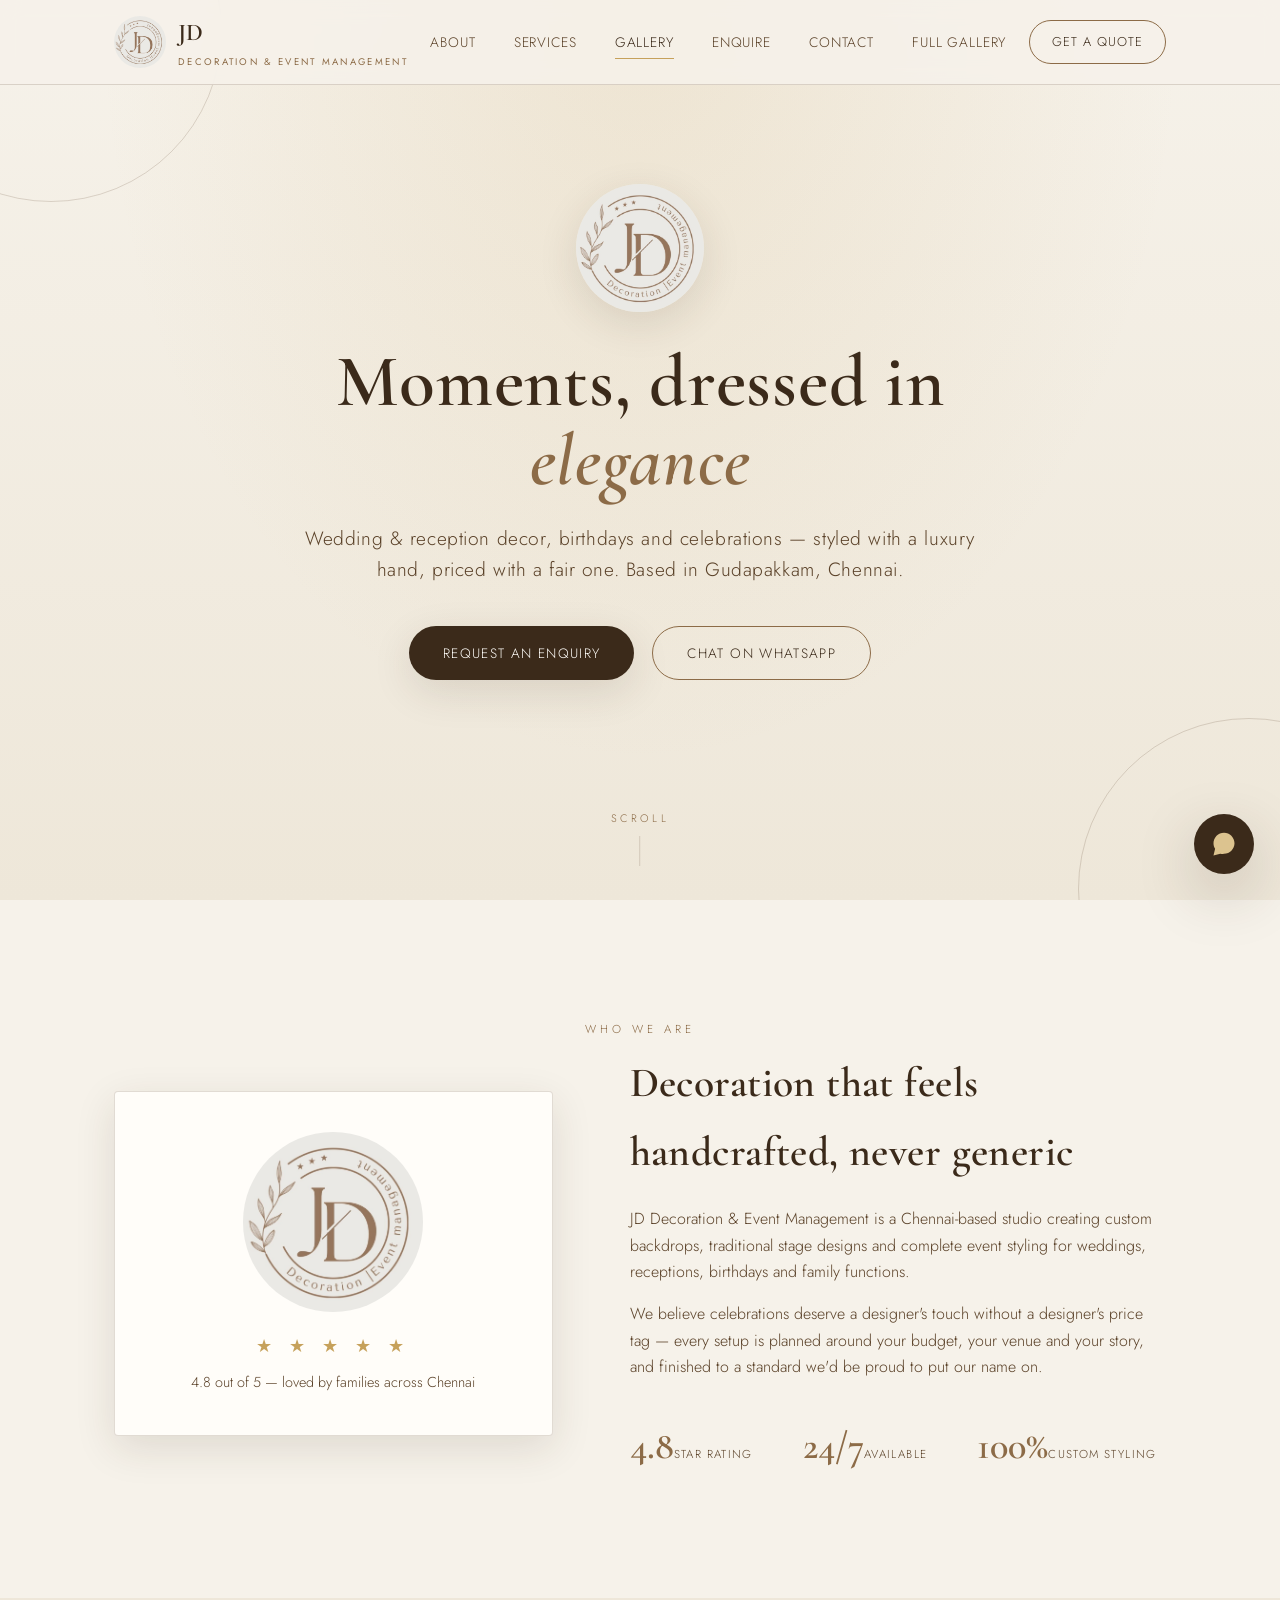
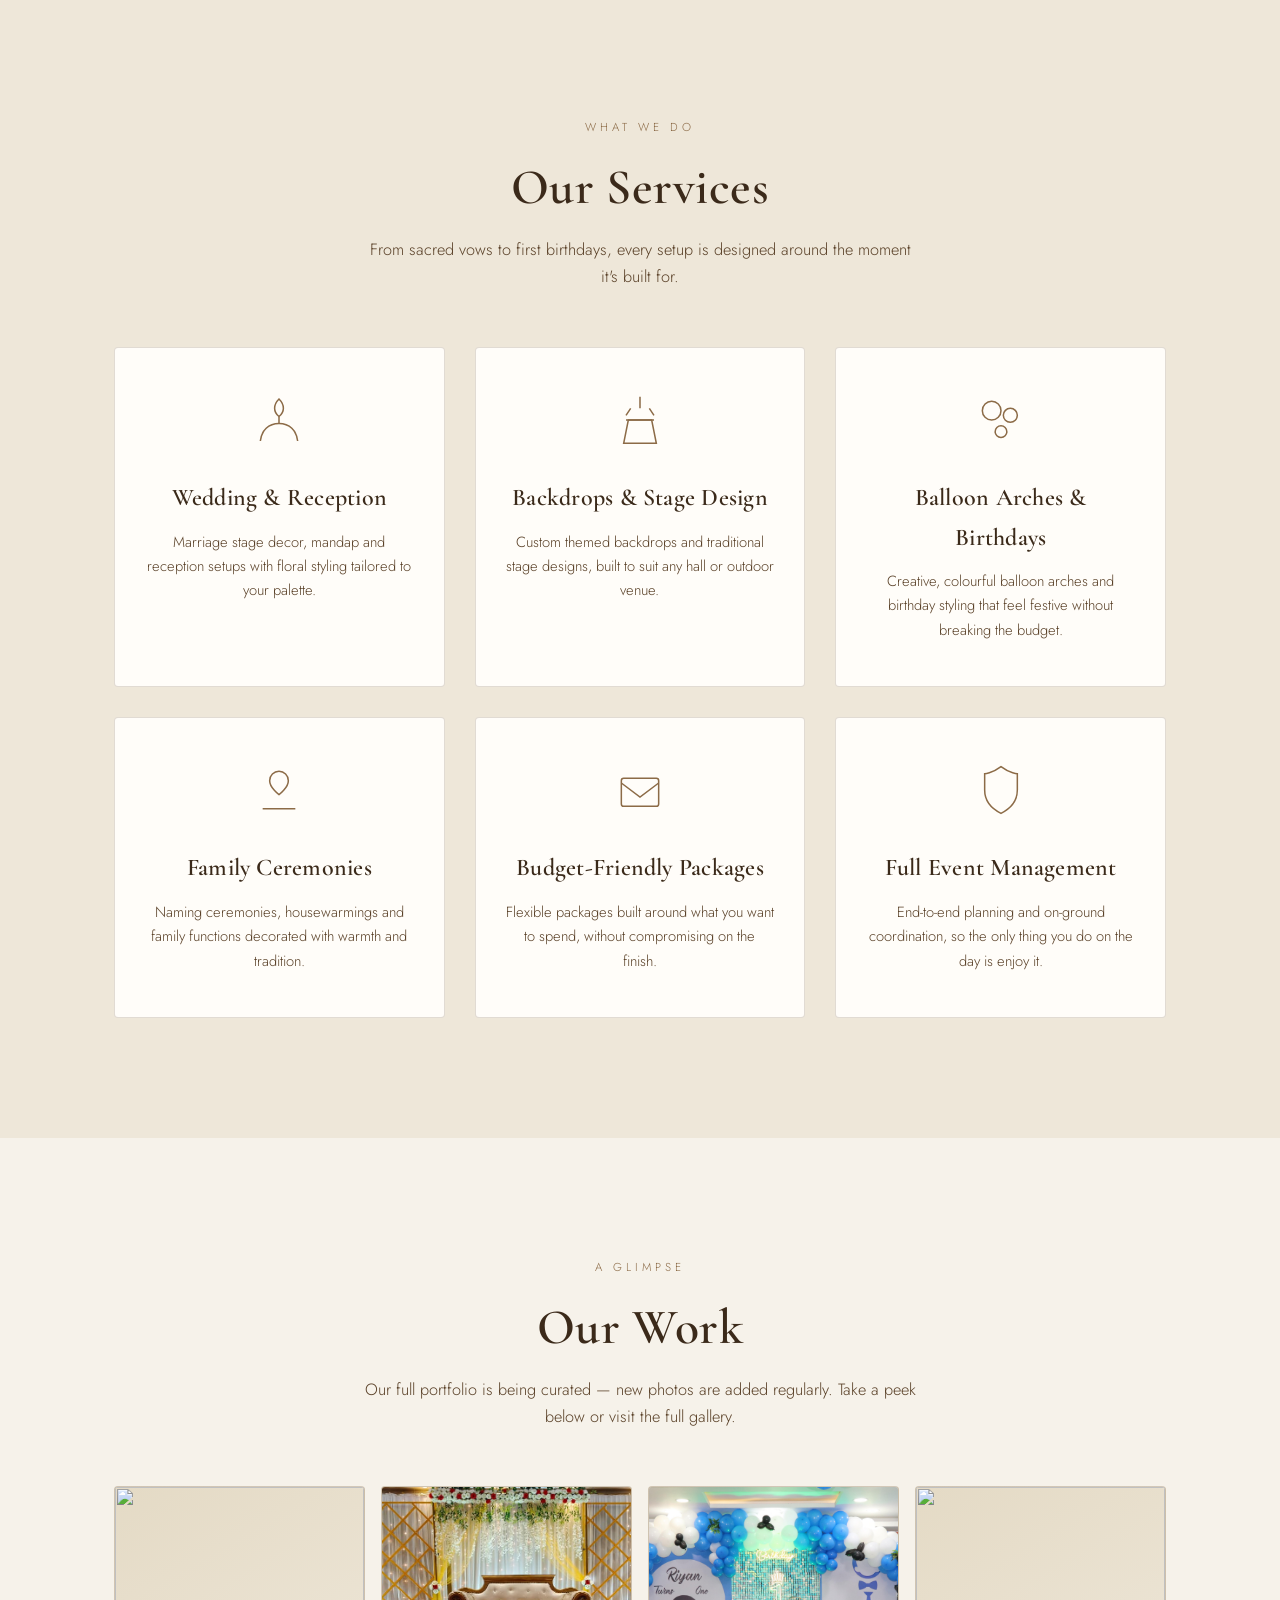
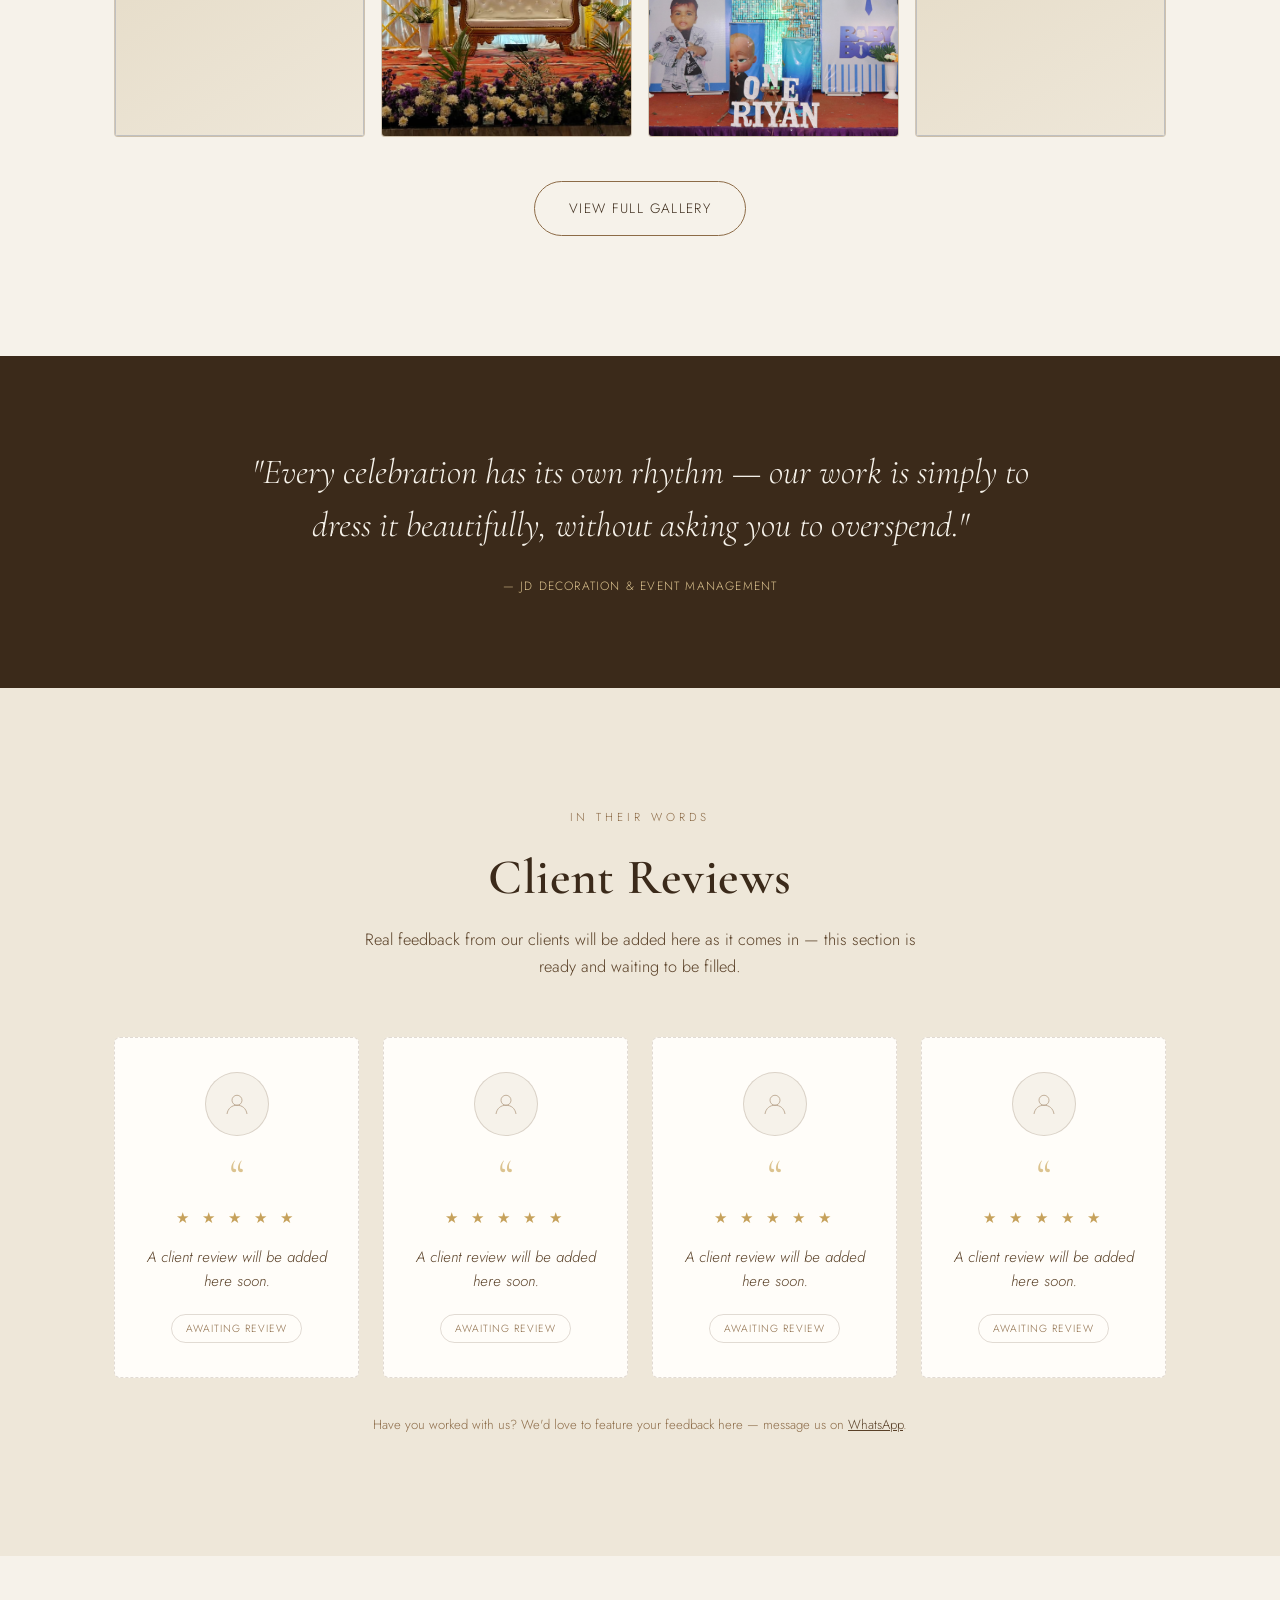
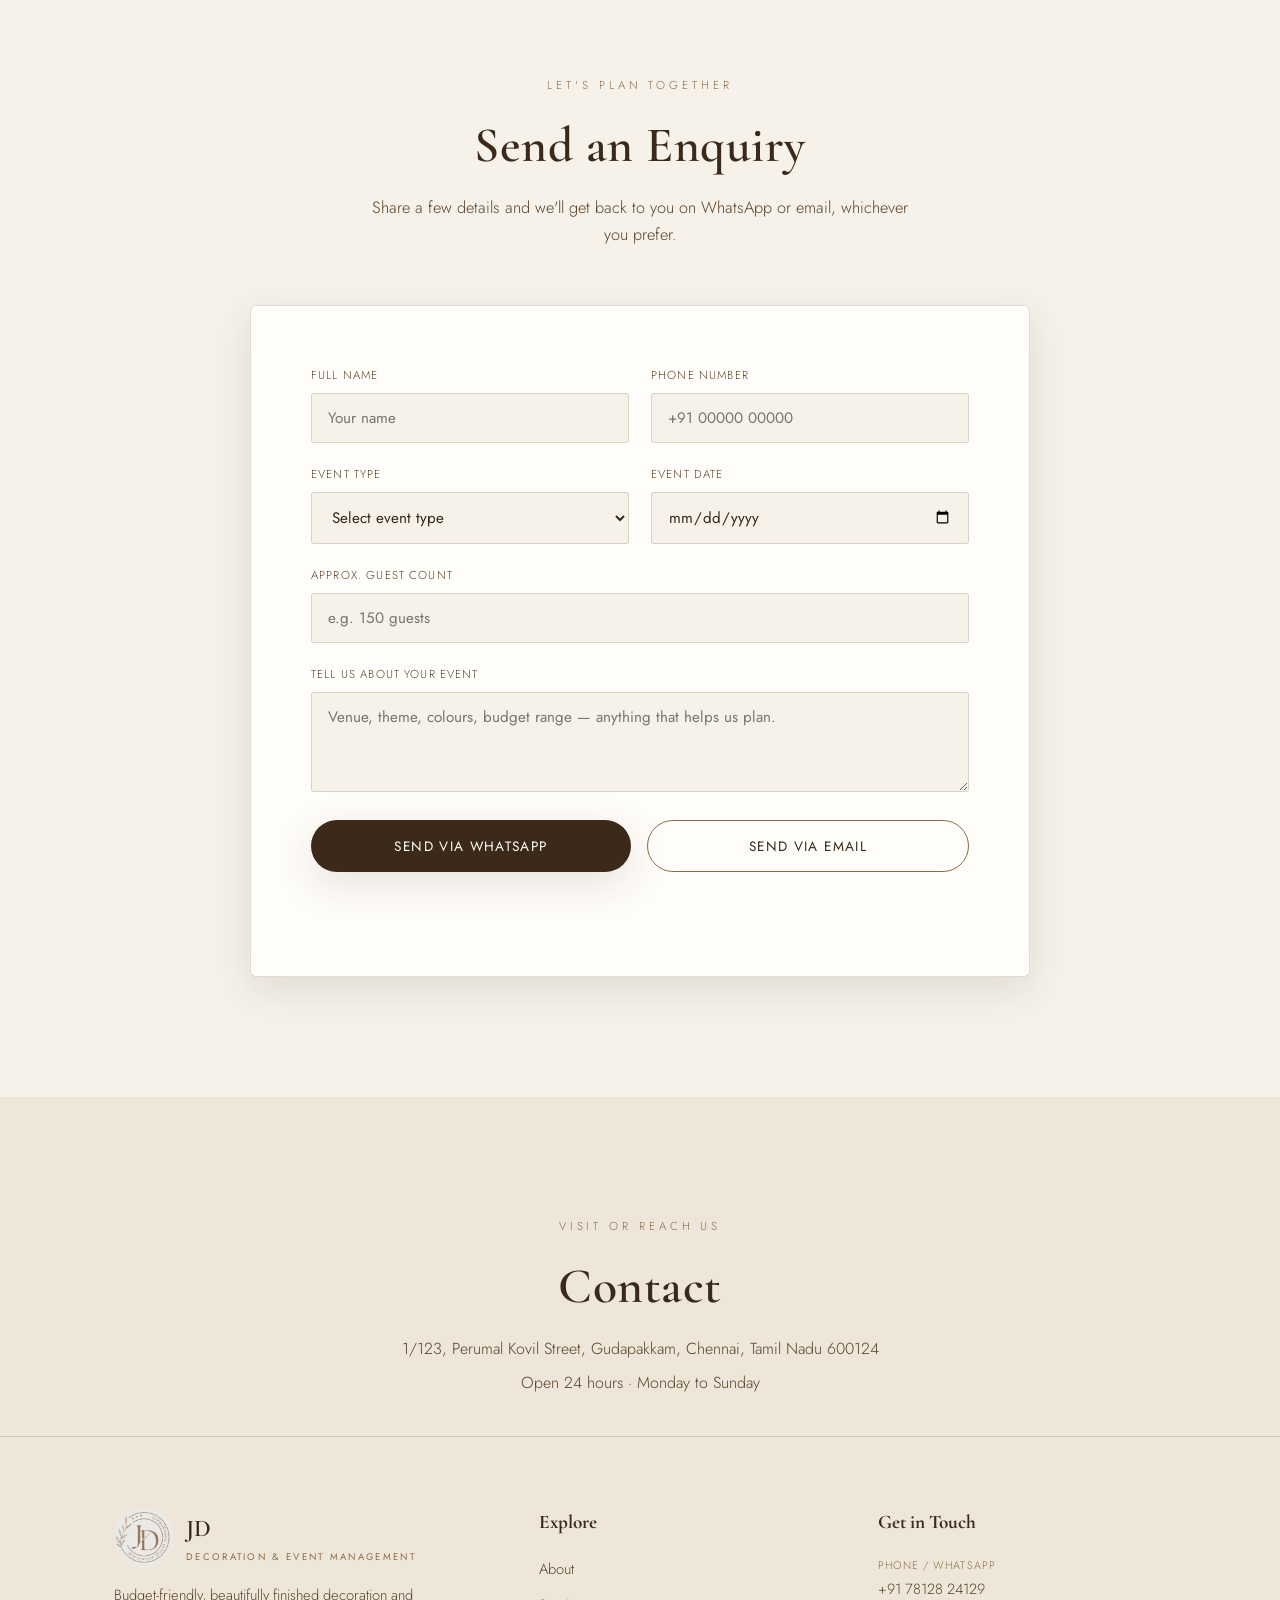
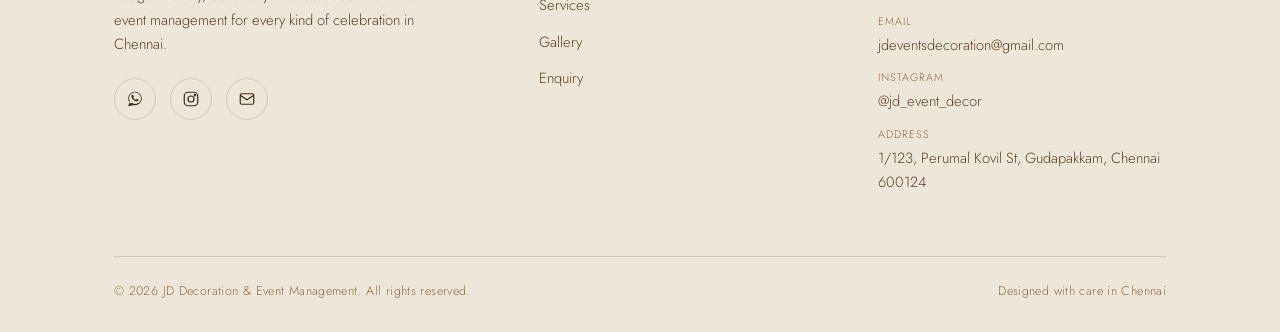
==== index.html @ 47f2b6fc "Add initial HTML structure for website This commit adds a complete HTML structure for the JD Decorat" ====
<!DOCTYPE html>
<html lang="en">
<head>
<meta charset="UTF-8">
<meta name="viewport" content="width=device-width, initial-scale=1.0">
<title>JD Decoration & Event Management | Chennai</title>
<meta name="description" content="JD Decoration & Event Management — budget-friendly, luxury-finished decoration for weddings, receptions, birthdays and celebrations across Chennai.">
<link rel="icon" href="logo.jpg">
<link rel="preconnect" href="https://fonts.googleapis.com">
<link href="https://fonts.googleapis.com/css2?family=Cormorant+Garamond:ital,wght@0,400;0,500;0,600;0,700;1,500&family=Jost:wght@300;400;500;600&display=swap" rel="stylesheet">
<link rel="stylesheet" href="style.css">
</head>
<body>

<div class="laurel-bg"></div>
<div class="drawer-overlay"></div>

<nav class="mobile-drawer" aria-label="Mobile navigation">
  <svg class="drawer-close" viewBox="0 0 24 24" fill="none" stroke="currentColor" stroke-width="1.5"><line x1="4" y1="4" x2="20" y2="20"/><line x1="20" y1="4" x2="4" y2="20"/></svg>
  <a href="#about">About</a>
  <a href="#services">Services</a>
  <a href="#gallery">Gallery</a>
  <a href="#enquire">Enquire</a>
  <a href="#contact">Contact</a>
  <a href="gallery.html">Full Gallery</a>
</nav>

<header class="site">
  <div class="nav-wrap">
    <a href="#" class="brand">
      <img src="logo.jpg" alt="JD Decoration and Event Management logo">
      <span>JD<small>Decoration &amp; Event Management</small></span>
    </a>
    <nav class="links" aria-label="Primary navigation">
      <a href="#about" class="active">About</a>
      <a href="#services">Services</a>
      <a href="#gallery">Gallery</a>
      <a href="#enquire">Enquire</a>
      <a href="#contact">Contact</a>
      <a href="gallery.html">Full Gallery</a>
    </nav>
    <a href="#enquire" class="nav-cta">Get a Quote</a>
    <button class="burger" aria-label="Open menu"><span></span><span></span><span></span></button>
  </div>
</header>

<main>

  <!-- ================= HERO ================= -->
  <section class="hero">
    <div class="hero-inner">
      <img src="logo.jpg" alt="JD Decoration logo" class="hero-logo">
      <h1>Moments, dressed in <em>elegance</em></h1>
      <p class="tag">Wedding &amp; reception decor, birthdays and celebrations — styled with a luxury hand, priced with a fair one. Based in Gudapakkam, Chennai.</p>
      <div class="hero-actions">
        <a href="#enquire" class="btn btn-solid">Request an Enquiry</a>
        <a href="https://wa.me/917812824129" target="_blank" rel="noopener" class="btn btn-outline">Chat on WhatsApp</a>
      </div>
    </div>
    <div class="scroll-hint"><span>Scroll</span><span class="stem"></span></div>
  </section>

  <!-- ================= ABOUT ================= -->
  <section id="about">
    <div class="container">
      <span class="eyebrow">Who We Are</span>
      <div class="about-grid">
        <div class="about-frame reveal">
          <img src="logo.jpg" alt="JD Decoration monogram">
          <div class="stars">★ ★ ★ ★ ★</div>
          <p style="margin-top:10px; font-size:0.9rem; color:var(--mocha-dark);">4.8 out of 5 — loved by families across Chennai</p>
        </div>
        <div class="about-copy reveal">
          <h2>Decoration that feels handcrafted, never generic</h2>
          <p>JD Decoration &amp; Event Management is a Chennai-based studio creating custom backdrops, traditional stage designs and complete event styling for weddings, receptions, birthdays and family functions.</p>
          <p>We believe celebrations deserve a designer's touch without a designer's price tag — every setup is planned around your budget, your venue and your story, and finished to a standard we'd be proud to put our name on.</p>
          <div class="about-stats">
            <div><span class="num">4.8</span><span class="lbl">Star Rating</span></div>
            <div><span class="num">24/7</span><span class="lbl">Available</span></div>
            <div><span class="num">100%</span><span class="lbl">Custom Styling</span></div>
          </div>
        </div>
      </div>
    </div>
  </section>

  <!-- ================= SERVICES ================= -->
  <section id="services" style="background:var(--cream-soft);">
    <div class="container">
      <span class="eyebrow">What We Do</span>
      <h2 class="section-title">Our Services</h2>
      <p class="section-sub">From sacred vows to first birthdays, every setup is designed around the moment it's built for.</p>
      <div class="services-grid">

        <div class="service-card reveal">
          <svg class="icon" viewBox="0 0 48 48" fill="none" stroke="currentColor" stroke-width="1.3"><path d="M24 6c-5 5-5 11 0 15 5-4 5-10 0-15Z"/><path d="M8 42c1-9 7-15 16-15s15 6 16 15"/><path d="M24 21v6"/></svg>
          <h3>Wedding &amp; Reception</h3>
          <p>Marriage stage decor, mandap and reception setups with floral styling tailored to your palette.</p>
        </div>

        <div class="service-card reveal">
          <svg class="icon" viewBox="0 0 48 48" fill="none" stroke="currentColor" stroke-width="1.3"><path d="M24 4v10M12 24h24M16 14l-4 6M32 14l4 6"/><path d="M10 44l4-20h20l4 20Z"/></svg>
          <h3>Backdrops &amp; Stage Design</h3>
          <p>Custom themed backdrops and traditional stage designs, built to suit any hall or outdoor venue.</p>
        </div>

        <div class="service-card reveal">
          <svg class="icon" viewBox="0 0 48 48" fill="none" stroke="currentColor" stroke-width="1.3"><circle cx="16" cy="16" r="8"/><circle cx="32" cy="20" r="6"/><circle cx="24" cy="34" r="5"/></svg>
          <h3>Balloon Arches &amp; Birthdays</h3>
          <p>Creative, colourful balloon arches and birthday styling that feel festive without breaking the budget.</p>
        </div>

        <div class="service-card reveal">
          <svg class="icon" viewBox="0 0 48 48" fill="none" stroke="currentColor" stroke-width="1.3"><path d="M24 8a8 8 0 0 1 8 8c0 6-8 12-8 12s-8-6-8-12a8 8 0 0 1 8-8Z"/><path d="M10 40h28"/></svg>
          <h3>Family Ceremonies</h3>
          <p>Naming ceremonies, housewarmings and family functions decorated with warmth and tradition.</p>
        </div>

        <div class="service-card reveal">
          <svg class="icon" viewBox="0 0 48 48" fill="none" stroke="currentColor" stroke-width="1.3"><rect x="8" y="14" width="32" height="24" rx="2"/><path d="M8 18l16 12 16-12"/></svg>
          <h3>Budget-Friendly Packages</h3>
          <p>Flexible packages built around what you want to spend, without compromising on the finish.</p>
        </div>

        <div class="service-card reveal">
          <svg class="icon" viewBox="0 0 48 48" fill="none" stroke="currentColor" stroke-width="1.3"><path d="M24 4c8 6 14 6 14 6v14c0 10-6 16-14 20-8-4-14-10-14-20V10s6 0 14-6Z"/></svg>
          <h3>Full Event Management</h3>
          <p>End-to-end planning and on-ground coordination, so the only thing you do on the day is enjoy it.</p>
        </div>

      </div>
    </div>
  </section>

  <!-- ================= GALLERY PREVIEW ================= -->
  <section id="gallery">
    <div class="container">
      <span class="eyebrow">A Glimpse</span>
      <h2 class="section-title">Our Work</h2>
      <p class="section-sub">Our full portfolio is being curated — new photos are added regularly. Take a peek below or visit the full gallery.</p>
      <div class="gallery-preview">
        <div class="g-tile reveal" data-label="Weddings"><img src="https://lh3.googleusercontent.com/grass-cs/ACvplmPcrwYsNcgxtpwx-yCCDbJcKAjVnnq__4cJO_To6OHyHEZP_mkCPRY5qJ5-A00piQTSFSgr2CVMuHeTflvAMQMJ-NyV-cP6mSrfgfU0d0qK-iAxNZ1lLtqzGjg-kGgdcfzlbAjSILtjAVxo=s294-w294-h220-n-k-no" alt=""></div>
        <div class="g-tile reveal" data-label="Receptions"><img src="rec.jpeg" alt=""></div>
        <div class="g-tile reveal" data-label="Birthdays"><img src="bd.jpeg" alt=""></div>
        <div class="g-tile reveal" data-label="Balloon Art"><img src="ba.jpeg" alt=""></div>
      </div>
      <div style="text-align:center; margin-top:44px;">
        <a href="gallery.html" class="btn btn-outline">View Full Gallery</a>
      </div>
    </div>
  </section>

  <!-- ================= QUOTE STRIP ================= -->
  <section class="quote-strip">
    <div class="container">
      <blockquote>"Every celebration has its own rhythm — our work is simply to dress it beautifully, without asking you to overspend."</blockquote>
      <cite>— JD Decoration &amp; Event Management</cite>
    </div>
  </section>

  <!-- ================= TESTIMONIALS ================= -->
  <section id="testimonials" style="background:var(--cream-soft);">
    <div class="container">
      <span class="eyebrow">In Their Words</span>
      <h2 class="section-title">Client Reviews</h2>
      <p class="section-sub">Real feedback from our clients will be added here as it comes in — this section is ready and waiting to be filled.</p>
      <div class="testimonial-grid">
        <!-- Each card is ready for a real client photo + quote.
             To add one: replace the .t-avatar svg with
             <img src="assets/reviews/name.jpg" alt="Client name">
             and swap the placeholder text in .t-body for their real words. -->

        <div class="testimonial-card reveal">
          <div class="t-avatar">
            <svg viewBox="0 0 48 48" fill="none" stroke="currentColor" stroke-width="1.3"><circle cx="24" cy="18" r="8"/><path d="M8 40c1.5-9 7.5-14 16-14s14.5 5 16 14"/></svg>
          </div>
          <div class="quote-mark">&ldquo;</div>
          <div class="stars-filled">★ ★ ★ ★ ★</div>
          <p class="t-body">A client review will be added here soon.</p>
          <div class="t-badge">Awaiting review</div>
        </div>

        <div class="testimonial-card reveal">
          <div class="t-avatar">
            <svg viewBox="0 0 48 48" fill="none" stroke="currentColor" stroke-width="1.3"><circle cx="24" cy="18" r="8"/><path d="M8 40c1.5-9 7.5-14 16-14s14.5 5 16 14"/></svg>
          </div>
          <div class="quote-mark">&ldquo;</div>
          <div class="stars-filled">★ ★ ★ ★ ★</div>
          <p class="t-body">A client review will be added here soon.</p>
          <div class="t-badge">Awaiting review</div>
        </div>

        <div class="testimonial-card reveal">
          <div class="t-avatar">
            <svg viewBox="0 0 48 48" fill="none" stroke="currentColor" stroke-width="1.3"><circle cx="24" cy="18" r="8"/><path d="M8 40c1.5-9 7.5-14 16-14s14.5 5 16 14"/></svg>
          </div>
          <div class="quote-mark">&ldquo;</div>
          <div class="stars-filled">★ ★ ★ ★ ★</div>
          <p class="t-body">A client review will be added here soon.</p>
          <div class="t-badge">Awaiting review</div>
        </div>

        <div class="testimonial-card reveal">
          <div class="t-avatar">
            <svg viewBox="0 0 48 48" fill="none" stroke="currentColor" stroke-width="1.3"><circle cx="24" cy="18" r="8"/><path d="M8 40c1.5-9 7.5-14 16-14s14.5 5 16 14"/></svg>
          </div>
          <div class="quote-mark">&ldquo;</div>
          <div class="stars-filled">★ ★ ★ ★ ★</div>
          <p class="t-body">A client review will be added here soon.</p>
          <div class="t-badge">Awaiting review</div>
        </div>

      </div>
      <p style="text-align:center; margin-top:36px; font-size:0.82rem; color:var(--mocha);">Have you worked with us? We'd love to feature your feedback here — message us on <a href="https://wa.me/917812824129" target="_blank" rel="noopener" style="text-decoration:underline; color:var(--mocha-dark);">WhatsApp</a>.</p>
    </div>
  </section>

  <!-- ================= ENQUIRY FORM ================= -->
  <section id="enquire">
    <div class="container">
      <span class="eyebrow">Let's Plan Together</span>
      <h2 class="section-title">Send an Enquiry</h2>
      <p class="section-sub">Share a few details and we'll get back to you on WhatsApp or email, whichever you prefer.</p>

      <form id="enquiry-form" class="enquiry-wrap">
        <div class="form-grid">
          <div class="field">
            <label for="name">Full Name</label>
            <input type="text" id="name" name="name" placeholder="Your name" required>
          </div>
          <div class="field">
            <label for="phone">Phone Number</label>
            <input type="tel" id="phone" name="phone" placeholder="+91 00000 00000" required>
          </div>
          <div class="field">
            <label for="eventType">Event Type</label>
            <select id="eventType" name="eventType" required>
              <option value="" disabled selected>Select event type</option>
              <option>Wedding</option>
              <option>Reception</option>
              <option>Birthday Party</option>
              <option>Engagement</option>
              <option>Housewarming / Family Ceremony</option>
              <option>Other</option>
            </select>
          </div>
          <div class="field">
            <label for="eventDate">Event Date</label>
            <input type="date" id="eventDate" name="eventDate">
          </div>
          <div class="field full">
            <label for="guests">Approx. Guest Count</label>
            <input type="text" id="guests" name="guests" placeholder="e.g. 150 guests">
          </div>
          <div class="field full">
            <label for="details">Tell Us About Your Event</label>
            <textarea id="details" name="details" placeholder="Venue, theme, colours, budget range — anything that helps us plan."></textarea>
          </div>
          <div class="form-actions">
            <button type="button" id="send-whatsapp" class="btn btn-solid">Send via WhatsApp</button>
            <button type="button" id="send-email" class="btn btn-outline">Send via Email</button>
          </div>
          <p id="form-note" class="form-note"></p>
        </div>
      </form>
    </div>
  </section>

  <!-- ================= CONTACT ================= -->
  <section id="contact" style="background:var(--cream-soft); padding-bottom: 40px;">
    <div class="container">
      <span class="eyebrow">Visit or Reach Us</span>
      <h2 class="section-title">Contact</h2>
      <div style="max-width:640px; margin:0 auto; text-align:center; color:var(--mocha-dark);">
        <p>1/123, Perumal Kovil Street, Gudapakkam, Chennai, Tamil Nadu 600124</p>
        <p style="margin-top:8px;">Open 24 hours · Monday to Sunday</p>
      </div>
    </div>
  </section>

</main>

<!-- ================= FOOTER ================= -->
<footer class="site" id="footer">
  <div class="container">
    <div class="footer-grid">
      <div class="footer-brand">
        <a href="#" class="brand"><img src="logo.jpg" alt="JD Decoration logo"><span>JD<small>Decoration &amp; Event Management</small></span></a>
        <p>Budget-friendly, beautifully finished decoration and event management for every kind of celebration in Chennai.</p>
        <div class="socials">
          <a href="https://wa.me/917812824129" target="_blank" rel="noopener" aria-label="WhatsApp">
            <svg viewBox="0 0 32 32" fill="currentColor"><path d="M16.02 3C9.4 3 4 8.38 4 15c0 2.35.63 4.55 1.83 6.5L4 29l7.7-1.78A11.9 11.9 0 0 0 16.02 27C22.6 27 28 21.62 28 15S22.6 3 16.02 3Zm0 21.7c-1.9 0-3.7-.5-5.25-1.44l-.38-.22-4.56 1.05 1.1-4.44-.25-.4A9.6 9.6 0 0 1 5.5 15c0-5.8 4.72-10.5 10.52-10.5S26.54 9.2 26.54 15 21.82 24.7 16.02 24.7Zm5.75-7.86c-.32-.16-1.87-.92-2.16-1.02-.29-.1-.5-.16-.72.16-.21.32-.82 1.02-1 1.23-.19.21-.37.24-.68.08-.32-.16-1.34-.5-2.55-1.58-.94-.84-1.58-1.87-1.76-2.19-.19-.32-.02-.5.14-.66.14-.14.32-.37.48-.55.16-.19.21-.32.32-.53.1-.21.05-.4-.03-.55-.08-.16-.72-1.74-.99-2.38-.26-.63-.53-.54-.72-.55h-.62c-.21 0-.55.08-.84.4-.29.32-1.1 1.08-1.1 2.63s1.13 3.05 1.29 3.26c.16.21 2.23 3.4 5.4 4.77.75.32 1.34.52 1.8.66.76.24 1.44.21 1.99.13.61-.09 1.87-.76 2.13-1.5.26-.74.26-1.37.19-1.5-.08-.13-.29-.21-.6-.37Z"/></svg>
          </a>
          <a href="https://www.instagram.com/jd_event_decor" target="_blank" rel="noopener" aria-label="Instagram">
            <svg viewBox="0 0 24 24" fill="none" stroke="currentColor" stroke-width="1.6"><rect x="3" y="3" width="18" height="18" rx="5"/><circle cx="12" cy="12" r="4"/><circle cx="17.3" cy="6.7" r="1"/></svg>
          </a>
          <a href="mailto:jdeventsdecoration@gmail.com" aria-label="Email">
            <svg viewBox="0 0 24 24" fill="none" stroke="currentColor" stroke-width="1.6"><rect x="3" y="5" width="18" height="14" rx="2"/><path d="M3 7l9 6 9-6"/></svg>
          </a>
        </div>
      </div>

      <div class="footer-col">
        <h4>Explore</h4>
        <ul>
          <li><a href="#about">About</a></li>
          <li><a href="#services">Services</a></li>
          <li><a href="gallery.html">Gallery</a></li>
          <li><a href="#enquire">Enquiry</a></li>
        </ul>
      </div>

      <div class="footer-col">
        <h4>Get in Touch</h4>
        <ul>
          <li><span class="label">Phone / WhatsApp</span><a href="https://wa.me/917812824129" target="_blank" rel="noopener">+91 78128 24129</a></li>
          <li><span class="label">Email</span><a href="mailto:jdeventsdecoration@gmail.com">jdeventsdecoration@gmail.com</a></li>
          <li><span class="label">Instagram</span><a href="https://www.instagram.com/jd_event_decor" target="_blank" rel="noopener">@jd_event_decor</a></li>
          <li><span class="label">Address</span>1/123, Perumal Kovil St, Gudapakkam, Chennai 600124</li>
        </ul>
      </div>
    </div>

    <div class="footer-bottom">
      <span>© 2026 JD Decoration &amp; Event Management. All rights reserved.</span>
      <span>Designed with care in Chennai</span>
    </div>
  </div>
</footer>

<a href="https://wa.me/917812824129" target="_blank" rel="noopener" class="float-wa" aria-label="Chat on WhatsApp">
  <svg viewBox="0 0 32 32" fill="currentColor"><path d="M16.02 3C9.4 3 4 8.38 4 15c0 2.35.63 4.55 1.83 6.5L4 29l7.7-1.78A11.9 11.9 0 0 0 16.02 27C22.6 27 28 21.62 28 15S22.6 3 16.02 3Z"/></svg>
</a>

<script src="script.js"></script>
</body>
</html>
---- style.css ----
/* ============================================================
   JD Decoration | Event Management — Shared Stylesheet
   Palette pulled from brand mark: warm mocha, aged gold, cream
   Type: Cormorant Garamond (display) + Jost (utility/body)
   ============================================================ */

:root {
  --cream:        #F6F2EA;
  --cream-soft:   #EEE7D9;
  --cream-deep:   #E4DAC5;
  --mocha:        #8C6B47;
  --mocha-dark:   #5A4128;
  --mocha-darker: #3B2A1A;
  --ink:          #362718;
  --gold:         #C6A15B;
  --gold-soft:    #DCC38F;
  --white:        #FFFDF9;
  --line:         rgba(90, 65, 40, 0.18);

  --font-display: 'Cormorant Garamond', serif;
  --font-body:    'Jost', sans-serif;

  --shadow-soft: 0 12px 40px rgba(59, 42, 26, 0.12);
  --shadow-deep: 0 20px 60px rgba(59, 42, 26, 0.22);
}

* { margin: 0; padding: 0; box-sizing: border-box; }

html { scroll-behavior: smooth; }

body {
  background: var(--cream);
  color: var(--ink);
  font-family: var(--font-body);
  font-weight: 300;
  line-height: 1.65;
  overflow-x: hidden;
}

img { max-width: 100%; display: block; }
a { color: inherit; text-decoration: none; }
ul { list-style: none; }
button { font-family: inherit; cursor: pointer; border: none; background: none; }

/* Reduced motion respect */
@media (prefers-reduced-motion: reduce) {
  * { animation: none !important; transition: none !important; scroll-behavior: auto !important; }
}

/* ---------- Texture / laurel watermark (signature motif) ---------- */
.laurel-bg {
  position: fixed;
  inset: 0;
  pointer-events: none;
  z-index: 0;
  opacity: 0.05;
  background-image: url('data:image/svg+xml;utf8,<svg xmlns="http://www.w3.org/2000/svg" width="400" height="400" viewBox="0 0 400 400"><g fill="none" stroke="%233B2A1A" stroke-width="1.4"><path d="M40 360 C60 300 50 250 90 210 C130 170 120 130 160 90"/><ellipse cx="70" cy="330" rx="16" ry="7" transform="rotate(-40 70 330)"/><ellipse cx="55" cy="290" rx="16" ry="7" transform="rotate(-50 55 290)"/><ellipse cx="80" cy="255" rx="16" ry="7" transform="rotate(-25 80 255)"/><ellipse cx="105" cy="215" rx="16" ry="7" transform="rotate(-55 105 215)"/><ellipse cx="130" cy="180" rx="16" ry="7" transform="rotate(-30 130 180)"/><ellipse cx="150" cy="140" rx="16" ry="7" transform="rotate(-58 150 140)"/></g></svg>');
  background-repeat: repeat;
  background-size: 400px 400px;
}

.container {
  max-width: 1180px;
  margin: 0 auto;
  padding: 0 clamp(20px, 5vw, 64px);
  position: relative;
  z-index: 1;
}

/* Section dividers using laurel sprigs echoing the mark */
.sprig-divider {
  display: flex;
  align-items: center;
  justify-content: center;
  gap: 14px;
  margin: 0 auto 28px;
  color: var(--mocha);
}
.sprig-divider .line { width: 46px; height: 1px; background: var(--line); }
.sprig-divider svg { width: 22px; height: 22px; }

/* ---------- Eyebrow / labels ---------- */
.eyebrow {
  font-family: var(--font-body);
  font-size: 0.72rem;
  letter-spacing: 0.34em;
  text-transform: uppercase;
  color: var(--mocha);
  text-align: center;
  display: block;
  margin-bottom: 10px;
}

h1, h2, h3 {
  font-family: var(--font-display);
  font-weight: 600;
  color: var(--mocha-darker);
  letter-spacing: 0.01em;
}

.section-title {
  font-size: clamp(2.1rem, 4.2vw, 3.1rem);
  text-align: center;
  margin-bottom: 8px;
}
.section-sub {
  text-align: center;
  max-width: 560px;
  margin: 0 auto 56px;
  color: var(--mocha-dark);
  font-size: 1.02rem;
  font-weight: 300;
}

section { position: relative; padding: clamp(70px, 10vw, 120px) 0; z-index: 1; }

/* ================= HEADER / NAV ================= */
header.site {
  position: fixed;
  top: 0; left: 0; right: 0;
  z-index: 100;
  background: rgba(246, 242, 234, 0.86);
  backdrop-filter: blur(10px);
  border-bottom: 1px solid var(--line);
  transition: padding 0.3s ease;
}
.nav-wrap {
  max-width: 1180px;
  margin: 0 auto;
  padding: 0 clamp(20px, 5vw, 64px);
  display: flex;
  align-items: center;
  justify-content: space-between;
  height: 84px;
}
.nav-wrap img{
  width: 30px;
  height: 30px;
  border-radius: 100%;
}
.brand {
  display: flex;
  align-items: center;
  gap: 12px;
  font-family: var(--font-display);
  font-size: 1.5rem;
  font-weight: 600;
  color: var(--mocha-darker);
}
.brand img { height: 52px; width: 52px; border-radius: 50%; object-fit: cover; }
.brand small {
  display: block;
  font-family: var(--font-body);
  font-size: 0.6rem;
  letter-spacing: 0.24em;
  text-transform: uppercase;
  color: var(--mocha);
  font-weight: 400;
  margin-top: 2px;
}

nav.links { display: flex; gap: clamp(18px, 3vw, 40px); align-items: center; }
nav.links a {
  font-size: 0.86rem;
  letter-spacing: 0.06em;
  text-transform: uppercase;
  color: var(--mocha-dark);
  position: relative;
  padding: 6px 0;
}
nav.links a::after {
  content: '';
  position: absolute; left: 0; bottom: 0;
  width: 0; height: 1px; background: var(--gold);
  transition: width 0.3s ease;
}
nav.links a:hover::after, nav.links a.active::after { width: 100%; }
nav.links a.active { color: var(--mocha-darker); }

.nav-cta {
  border: 1px solid var(--mocha);
  padding: 10px 22px;
  border-radius: 30px;
  font-size: 0.8rem;
  letter-spacing: 0.08em;
  text-transform: uppercase;
  color: var(--mocha-darker);
  transition: background 0.3s ease, color 0.3s ease;
  white-space: nowrap;
}
.nav-cta:hover { background: var(--mocha); color: var(--white); }

.burger {
  display: none;
  flex-direction: column;
  gap: 5px;
  width: 28px;
}
.burger span { height: 1.5px; width: 100%; background: var(--mocha-darker); }

/* ================= HERO ================= */
.hero {
  min-height: 100vh;
  display: flex;
  align-items: center;
  justify-content: center;
  text-align: center;
  position: relative;
  padding-top: 84px;
  background:
    radial-gradient(ellipse at 50% 0%, rgba(198,161,91,0.16), transparent 60%),
    linear-gradient(180deg, var(--cream) 0%, var(--cream-soft) 100%);
  overflow: hidden;
}
.hero::before, .hero::after {
  content: '';
  position: absolute;
  width: 340px; height: 340px;
  border: 1px solid var(--line);
  border-radius: 50%;
}
.hero::before { top: -140px; left: -120px; }
.hero::after { bottom: -160px; right: -140px; }

.hero-inner { max-width: 760px; padding: 0 24px; }
.hero-logo {
  width: 128px; height: 128px;
  margin: 0 auto 30px;
  border-radius: 50%;
  box-shadow: var(--shadow-soft);
  animation: fadeUp 1s ease both;
}
.hero h1 {
  font-size: clamp(2.6rem, 7vw, 4.6rem);
  line-height: 1.08;
  animation: fadeUp 1s 0.15s ease both;
}
.hero h1 em {
  font-style: italic;
  color: var(--mocha);
}
.hero p.tag {
  margin-top: 22px;
  font-size: clamp(1rem, 1.6vw, 1.2rem);
  color: var(--mocha-dark);
  letter-spacing: 0.03em;
  animation: fadeUp 1s 0.3s ease both;
}
.hero-actions {
  margin-top: 40px;
  display: flex;
  gap: 18px;
  justify-content: center;
  flex-wrap: wrap;
  animation: fadeUp 1s 0.45s ease both;
}

.btn {
  display: inline-flex;
  align-items: center;
  gap: 10px;
  padding: 15px 34px;
  border-radius: 40px;
  font-size: 0.85rem;
  letter-spacing: 0.1em;
  text-transform: uppercase;
  transition: transform 0.3s ease, box-shadow 0.3s ease, background 0.3s ease, color .3s ease;
}
.btn-solid {
  background: var(--mocha-darker);
  color: var(--white);
  box-shadow: var(--shadow-soft);
}
.btn-solid:hover { transform: translateY(-3px); box-shadow: var(--shadow-deep); }
.btn-outline {
  border: 1px solid var(--mocha);
  color: var(--mocha-darker);
}
.btn-outline:hover { background: var(--mocha); color: var(--white); transform: translateY(-3px); }

@keyframes fadeUp {
  from { opacity: 0; transform: translateY(22px); }
  to { opacity: 1; transform: translateY(0); }
}

.scroll-hint {
  position: absolute;
  bottom: 34px; left: 50%;
  transform: translateX(-50%);
  font-size: 0.68rem;
  letter-spacing: 0.3em;
  text-transform: uppercase;
  color: var(--mocha);
  display: flex;
  flex-direction: column;
  align-items: center;
  gap: 8px;
}
.scroll-hint .stem { width: 1px; height: 30px; background: var(--line); position: relative; overflow: hidden; }
.scroll-hint .stem::after {
  content: ''; position: absolute; top: -100%; left: 0; width: 100%; height: 100%;
  background: var(--gold);
  animation: drip 2.2s ease-in-out infinite;
}
@keyframes drip { 0%{top:-100%;} 60%{top:100%;} 100%{top:100%;} }

/* ================= ABOUT ================= */
.about-grid {
  display: grid;
  grid-template-columns: 0.9fr 1.1fr;
  gap: clamp(30px, 6vw, 80px);
  align-items: center;
}
.about-frame {
  position: relative;
  border-radius: 4px;
  padding: 40px;
  background: var(--white);
  border: 1px solid var(--line);
  box-shadow: var(--shadow-soft);
  text-align: center;
}
.about-frame img { width: 180px; margin: 0 auto 20px; border-radius: 50%; }
.about-frame .stars { color: var(--gold); letter-spacing: 6px; font-size: 1.1rem; }
.about-copy h2 { font-size: clamp(1.9rem, 3.6vw, 2.6rem); margin-bottom: 20px; text-align: left; }
.about-copy p { margin-bottom: 16px; color: var(--mocha-dark); }
.about-stats {
  display: flex;
  gap: clamp(20px, 5vw, 50px);
  margin-top: 34px;
  flex-wrap: wrap;
}
.about-stats div { text-align: left; }
.about-stats .num {
  font-family: var(--font-display);
  font-size: 2.4rem;
  color: var(--mocha);
  font-weight: 600;
}
.about-stats .lbl {
  font-size: 0.72rem;
  letter-spacing: 0.12em;
  text-transform: uppercase;
  color: var(--mocha-dark);
}

/* ================= SERVICES ================= */
.services-grid {
  display: grid;
  grid-template-columns: repeat(3, 1fr);
  gap: 30px;
}
.service-card {
  background: var(--white);
  border: 1px solid var(--line);
  padding: 44px 30px;
  text-align: center;
  border-radius: 4px;
  transition: transform 0.35s ease, box-shadow 0.35s ease, border-color .35s ease;
  position: relative;
}
.service-card:hover { transform: translateY(-8px); box-shadow: var(--shadow-deep); border-color: var(--gold-soft); }
.service-card .icon {
  width: 56px; height: 56px;
  margin: 0 auto 22px;
  color: var(--mocha);
}
.service-card h3 { font-size: 1.5rem; margin-bottom: 12px; }
.service-card p { font-size: 0.92rem; color: var(--mocha-dark); }

/* ================= GALLERY PREVIEW (index) ================= */
.gallery-preview {
  display: grid;
  grid-template-columns: repeat(4, 1fr);
  gap: 16px;
}
.g-tile {
  aspect-ratio: 1;
  border-radius: 4px;
  background: linear-gradient(150deg, var(--cream-deep), var(--cream-soft));
  border: 1px solid var(--line);
  display: flex;
  align-items: center;
  justify-content: center;
  color: var(--mocha);
  position: relative;
  overflow: hidden;
}
.g-tile svg { width: 34px; height: 34px; opacity: 0.55; transition: transform 0.4s ease, opacity 0.4s ease; }
.g-tile img {
  position: absolute; inset: 0;
  width: 100%; height: 100%;
  object-fit: cover;
  transition: transform 0.5s ease;
}
.g-tile::after {
  content: attr(data-label);
  position: absolute; bottom: 0; left: 0; right: 0;
  padding: 22px 14px 12px;
  font-size: 0.68rem; letter-spacing: 0.1em; text-transform: uppercase;
  color: var(--white);
  background: linear-gradient(0deg, rgba(59,42,26,0.75), transparent);
  transform: translateY(6px);
  opacity: 0;
  transition: opacity 0.3s ease, transform 0.3s ease;
}
.g-tile:hover::after, .g-tile:focus-visible::after { opacity: 1; transform: translateY(0); }
.g-tile:hover svg, .g-tile:focus-visible svg { transform: scale(1.12); opacity: 0.8; }
.g-tile:hover img, .g-tile:focus-visible img { transform: scale(1.06); }
.g-tile { transition: box-shadow 0.35s ease, transform 0.35s ease; }
.full-gallery .g-tile { cursor: pointer; }
.full-gallery .g-tile:hover, .full-gallery .g-tile:focus-visible { box-shadow: var(--shadow-soft); transform: translateY(-3px); }
.g-tile:focus-visible { outline: 2px solid var(--gold); outline-offset: 2px; }

/* ================= TESTIMONIAL STRIP ================= */
/* ================= TESTIMONIALS (placeholder-ready) ================= */
.testimonial-grid {
  display: grid;
  grid-template-columns: repeat(4, 1fr);
  gap: 24px;
}
.testimonial-card {
  background: var(--white);
  border: 1px dashed var(--line);
  border-radius: 6px;
  padding: 34px 26px;
  text-align: center;
  position: relative;
  transition: transform 0.3s ease, box-shadow 0.3s ease;
}
.testimonial-card:hover { transform: translateY(-6px); box-shadow: var(--shadow-soft); }
.testimonial-card .t-avatar {
  width: 64px; height: 64px;
  margin: 0 auto 16px;
  border-radius: 50%;
  background: var(--cream);
  border: 1px solid var(--line);
  display: flex;
  align-items: center;
  justify-content: center;
  color: var(--mocha);
  overflow: hidden;
}
.testimonial-card .t-avatar svg { width: 30px; height: 30px; opacity: 0.6; }
.testimonial-card .t-avatar img { width: 100%; height: 100%; object-fit: cover; }
.testimonial-card .quote-mark {
  font-family: var(--font-display);
  font-size: 3rem;
  line-height: 1;
  color: var(--gold-soft);
  margin-bottom: 6px;
}
.testimonial-card .stars-filled {
  color: var(--gold);
  letter-spacing: 4px;
  font-size: 0.95rem;
  margin-bottom: 14px;
}
.testimonial-card .t-body {
  font-style: italic;
  font-size: 0.94rem;
  color: var(--mocha-dark);
  margin-bottom: 20px;
}
.testimonial-card .t-badge {
  display: inline-block;
  font-size: 0.65rem;
  letter-spacing: 0.1em;
  text-transform: uppercase;
  color: var(--mocha);
  border: 1px solid var(--line);
  border-radius: 20px;
  padding: 5px 14px;
}

.quote-strip {
  background: var(--mocha-darker);
  color: var(--cream);
  text-align: center;
  padding: clamp(60px, 8vw, 90px) 0;
}
.quote-strip blockquote {
  font-family: var(--font-display);
  font-size: clamp(1.5rem, 3.4vw, 2.2rem);
  font-style: italic;
  max-width: 780px;
  margin: 0 auto 20px;
  line-height: 1.5;
}
.quote-strip cite { font-style: normal; letter-spacing: 0.1em; text-transform: uppercase; font-size: 0.75rem; color: var(--gold-soft); }

/* ================= ENQUIRY FORM ================= */
.enquiry-wrap {
  background: var(--white);
  border: 1px solid var(--line);
  border-radius: 6px;
  box-shadow: var(--shadow-soft);
  padding: clamp(30px, 5vw, 60px);
  max-width: 780px;
  margin: 0 auto;
}
.form-grid {
  display: grid;
  grid-template-columns: 1fr 1fr;
  gap: 22px;
}
.field { display: flex; flex-direction: column; gap: 8px; }
.field.full { grid-column: 1 / -1; }
.field label {
  font-size: 0.72rem;
  letter-spacing: 0.1em;
  text-transform: uppercase;
  color: var(--mocha-dark);
}
.field input, .field select, .field textarea {
  border: 1px solid var(--line);
  background: var(--cream);
  padding: 13px 16px;
  border-radius: 3px;
  font-family: var(--font-body);
  font-size: 0.95rem;
  color: var(--ink);
  transition: border-color 0.25s ease, background 0.25s ease;
}
.field input:focus, .field select:focus, .field textarea:focus {
  outline: none;
  border-color: var(--mocha);
  background: var(--white);
}
.field textarea { resize: vertical; min-height: 100px; }

.form-actions {
  grid-column: 1 / -1;
  display: flex;
  gap: 16px;
  flex-wrap: wrap;
  margin-top: 6px;
}
.form-actions .btn { flex: 1; justify-content: center; min-width: 180px; }
.form-note { grid-column: 1/-1; font-size: 0.8rem; color: var(--mocha); text-align: center; margin-top: 4px; min-height: 18px; }

/* ================= CONTACT / FOOTER ================= */
footer.site {
  background: var(--cream-soft);
  border-top: 1px solid var(--line);
  padding: 70px 0 30px;
}
.footer-grid {
  display: grid;
  grid-template-columns: 1.3fr 1fr 1fr;
  gap: 50px;
  margin-bottom: 50px;
}
.footer-brand { display: flex; flex-direction: column; gap: 16px; }
.footer-brand .brand img { height: 60px; width: 60px; }
.footer-brand p { color: var(--mocha-dark); font-size: 0.92rem; max-width: 320px; }

.footer-col h4 {
  font-family: var(--font-display);
  font-size: 1.2rem;
  margin-bottom: 18px;
  color: var(--mocha-darker);
}
.footer-col ul li { margin-bottom: 12px; font-size: 0.92rem; color: var(--mocha-dark); }
.footer-col ul li a:hover { color: var(--mocha-darker); }
.footer-col ul li span.label { display: block; font-size: 0.68rem; letter-spacing: 0.1em; text-transform: uppercase; color: var(--mocha); margin-bottom: 2px; }

.socials { display: flex; gap: 14px; margin-top: 6px; }
.socials a {
  width: 42px; height: 42px;
  border: 1px solid var(--line);
  border-radius: 50%;
  display: flex; align-items: center; justify-content: center;
  color: var(--mocha-darker);
  transition: background 0.3s ease, color 0.3s ease, transform 0.3s ease;
}
.socials a:hover { background: var(--mocha-darker); color: var(--white); transform: translateY(-4px); }
.socials svg { width: 18px; height: 18px; }

.footer-bottom {
  border-top: 1px solid var(--line);
  padding-top: 24px;
  display: flex;
  justify-content: space-between;
  flex-wrap: wrap;
  gap: 10px;
  font-size: 0.78rem;
  color: var(--mocha);
  letter-spacing: 0.03em;
}

/* ================= FLOATING WHATSAPP BUTTON ================= */
.float-wa {
  position: fixed;
  bottom: 26px; right: 26px;
  width: 60px; height: 60px;
  border-radius: 50%;
  background: #3B2A1A;
  display: flex; align-items: center; justify-content: center;
  box-shadow: var(--shadow-deep);
  z-index: 90;
  transition: transform 0.3s ease;
}
.float-wa:hover { transform: scale(1.08); }
.float-wa svg { width: 28px; height: 28px; color: var(--gold-soft); }

/* ================= GALLERY PAGE ================= */
.gallery-hero {
  padding-top: 150px;
  padding-bottom: 50px;
  text-align: center;
}
.filter-row {
  display: flex;
  gap: 12px;
  justify-content: center;
  flex-wrap: wrap;
  margin-bottom: 50px;
}
.filter-btn {
  padding: 10px 22px;
  border: 1px solid var(--line);
  border-radius: 30px;
  font-size: 0.78rem;
  letter-spacing: 0.08em;
  text-transform: uppercase;
  color: var(--mocha-dark);
  transition: all 0.3s ease;
}
.filter-btn.active, .filter-btn:hover {
  background: var(--mocha-darker);
  color: var(--white);
  border-color: var(--mocha-darker);
}
.full-gallery {
  display: grid;
  grid-template-columns: repeat(4, 1fr);
  gap: 18px;
  padding-bottom: 100px;
}
.full-gallery .g-tile { aspect-ratio: 3/4; }
.full-gallery .g-tile.wide { grid-column: span 2; aspect-ratio: 16/10; }

/* ================= RESPONSIVE ================= */
@media (max-width: 980px) {
  .about-grid { grid-template-columns: 1fr; }
  .services-grid { grid-template-columns: repeat(2, 1fr); }
  .footer-grid { grid-template-columns: 1fr 1fr; }
  .gallery-preview, .full-gallery { grid-template-columns: repeat(3, 1fr); }
  .testimonial-grid { grid-template-columns: repeat(2, 1fr); }
}

@media (max-width: 768px) {
  nav.links { display: none; }
  .burger { display: flex; }
  .nav-cta { display: none; }
  .form-grid { grid-template-columns: 1fr; }
  .footer-grid { grid-template-columns: 1fr; gap: 34px; }
  .gallery-preview, .full-gallery { grid-template-columns: repeat(2, 1fr); }
  .full-gallery .g-tile.wide { grid-column: span 2; }
  .gallery-hero { padding-top: 130px; }
  .filter-row { gap: 8px; }
  .filter-btn { padding: 9px 16px; font-size: 0.72rem; }
}

@media (max-width: 480px) {
  .nav-wrap { height: 72px; }
  .brand { font-size: 1.2rem; }
  .brand img { height: 42px; width: 42px; }
  .hero-logo { width: 96px; height: 96px; }
  .services-grid { grid-template-columns: 1fr; }
  .gallery-preview, .full-gallery { grid-template-columns: repeat(2, 1fr); gap: 10px; }
  .testimonial-grid { grid-template-columns: 1fr; }
  .float-wa { width: 52px; height: 52px; bottom: 18px; right: 18px; }
  .gallery-hero { padding-top: 110px; padding-bottom: 30px; }
  .full-gallery { gap: 8px; padding-bottom: 60px; }
}

@media (max-width: 380px) {
  .gallery-preview, .full-gallery { grid-template-columns: 1fr; }
  .full-gallery .g-tile.wide { grid-column: auto; aspect-ratio: 4/3; }
  .filter-row { justify-content: flex-start; overflow-x: auto; flex-wrap: nowrap; padding-bottom: 6px; -webkit-overflow-scrolling: touch; }
  .filter-row::-webkit-scrollbar { display: none; }
  .filter-btn { flex: none; white-space: nowrap; }
}

/* Mobile nav drawer */
.mobile-drawer {
  position: fixed;
  top: 0; right: -100%;
  width: min(78vw, 320px);
  height: 100vh;
  background: var(--cream);
  border-left: 1px solid var(--line);
  z-index: 200;
  transition: right 0.4s ease;
  padding: 100px 34px 40px;
  display: flex;
  flex-direction: column;
  gap: 26px;
  box-shadow: var(--shadow-deep);
}
.mobile-drawer.open { right: 0; }
.mobile-drawer a {
  font-size: 1.1rem;
  letter-spacing: 0.05em;
  text-transform: uppercase;
  color: var(--mocha-darker);
}
.drawer-overlay {
  position: fixed; inset: 0; background: rgba(59,42,26,0.35);
  opacity: 0; pointer-events: none; transition: opacity 0.3s ease; z-index: 150;
}
.drawer-overlay.show { opacity: 1; pointer-events: auto; }
.drawer-close {
  position: absolute; top: 34px; right: 34px;
  width: 30px; height: 30px;
}

/* ================= LIGHTBOX ================= */
.lightbox {
  position: fixed;
  inset: 0;
  z-index: 300;
  display: flex;
  align-items: center;
  justify-content: center;
  gap: clamp(6px, 3vw, 24px);
  background: rgba(24, 17, 10, 0.94);
  opacity: 0;
  pointer-events: none;
  transition: opacity 0.3s ease;
  padding: clamp(16px, 4vw, 40px);
}
.lightbox.open { opacity: 1; pointer-events: auto; }
.lightbox-stage {
  display: flex;
  flex-direction: column;
  align-items: center;
  max-width: min(900px, 84vw);
  max-height: 86vh;
}
.lightbox-media {
  width: 100%;
  max-height: 76vh;
  border-radius: 6px;
  background: linear-gradient(150deg, var(--cream-deep), var(--cream-soft));
  display: flex;
  align-items: center;
  justify-content: center;
  overflow: hidden;
  box-shadow: var(--shadow-deep);
  aspect-ratio: 4/3;
  transform: scale(0.96);
  transition: transform 0.35s ease;
}
.lightbox.open .lightbox-media { transform: scale(1); }
.lightbox-media img { width: 100%; height: 100%; object-fit: cover; }
.lightbox-media svg { width: 88px; height: 88px; stroke: var(--mocha); opacity: 0.5; }
.lightbox-caption {
  margin-top: 16px;
  color: var(--cream);
  font-size: 0.85rem;
  letter-spacing: 0.08em;
  text-transform: uppercase;
  text-align: center;
}
.lightbox-close {
  position: absolute;
  top: clamp(14px, 3vw, 30px);
  right: clamp(14px, 3vw, 30px);
  width: 40px; height: 40px;
  color: var(--cream);
  display: flex; align-items: center; justify-content: center;
  border-radius: 50%;
  transition: background 0.25s ease;
}
.lightbox-close:hover, .lightbox-close:focus-visible { background: rgba(255,255,255,0.12); }
.lightbox-close svg { width: 20px; height: 20px; }
.lightbox-nav {
  flex: none;
  width: 46px; height: 46px;
  border-radius: 50%;
  color: var(--cream);
  display: flex; align-items: center; justify-content: center;
  background: rgba(255,255,255,0.06);
  transition: background 0.25s ease, transform 0.25s ease;
}
.lightbox-nav:hover, .lightbox-nav:focus-visible { background: rgba(255,255,255,0.16); transform: scale(1.06); }
.lightbox-nav svg { width: 22px; height: 22px; }
body.lightbox-locked { overflow: hidden; }

@media (max-width: 600px) {
  .lightbox { gap: 8px; }
  .lightbox-nav { width: 38px; height: 38px; }
  .lightbox-nav svg { width: 18px; height: 18px; }
  .lightbox-stage { max-width: 78vw; }
}

:focus-visible { outline: 2px solid var(--gold); outline-offset: 3px; }

/* Reveal-on-scroll: only hides content once JS confirms it can reveal it again */
html.js-reveal .reveal {
  opacity: 0;
  transform: translateY(24px);
  transition: opacity 0.8s ease, transform 0.8s ease;
}
html.js-reveal .reveal.in-view {
  opacity: 1;
  transform: translateY(0);
}
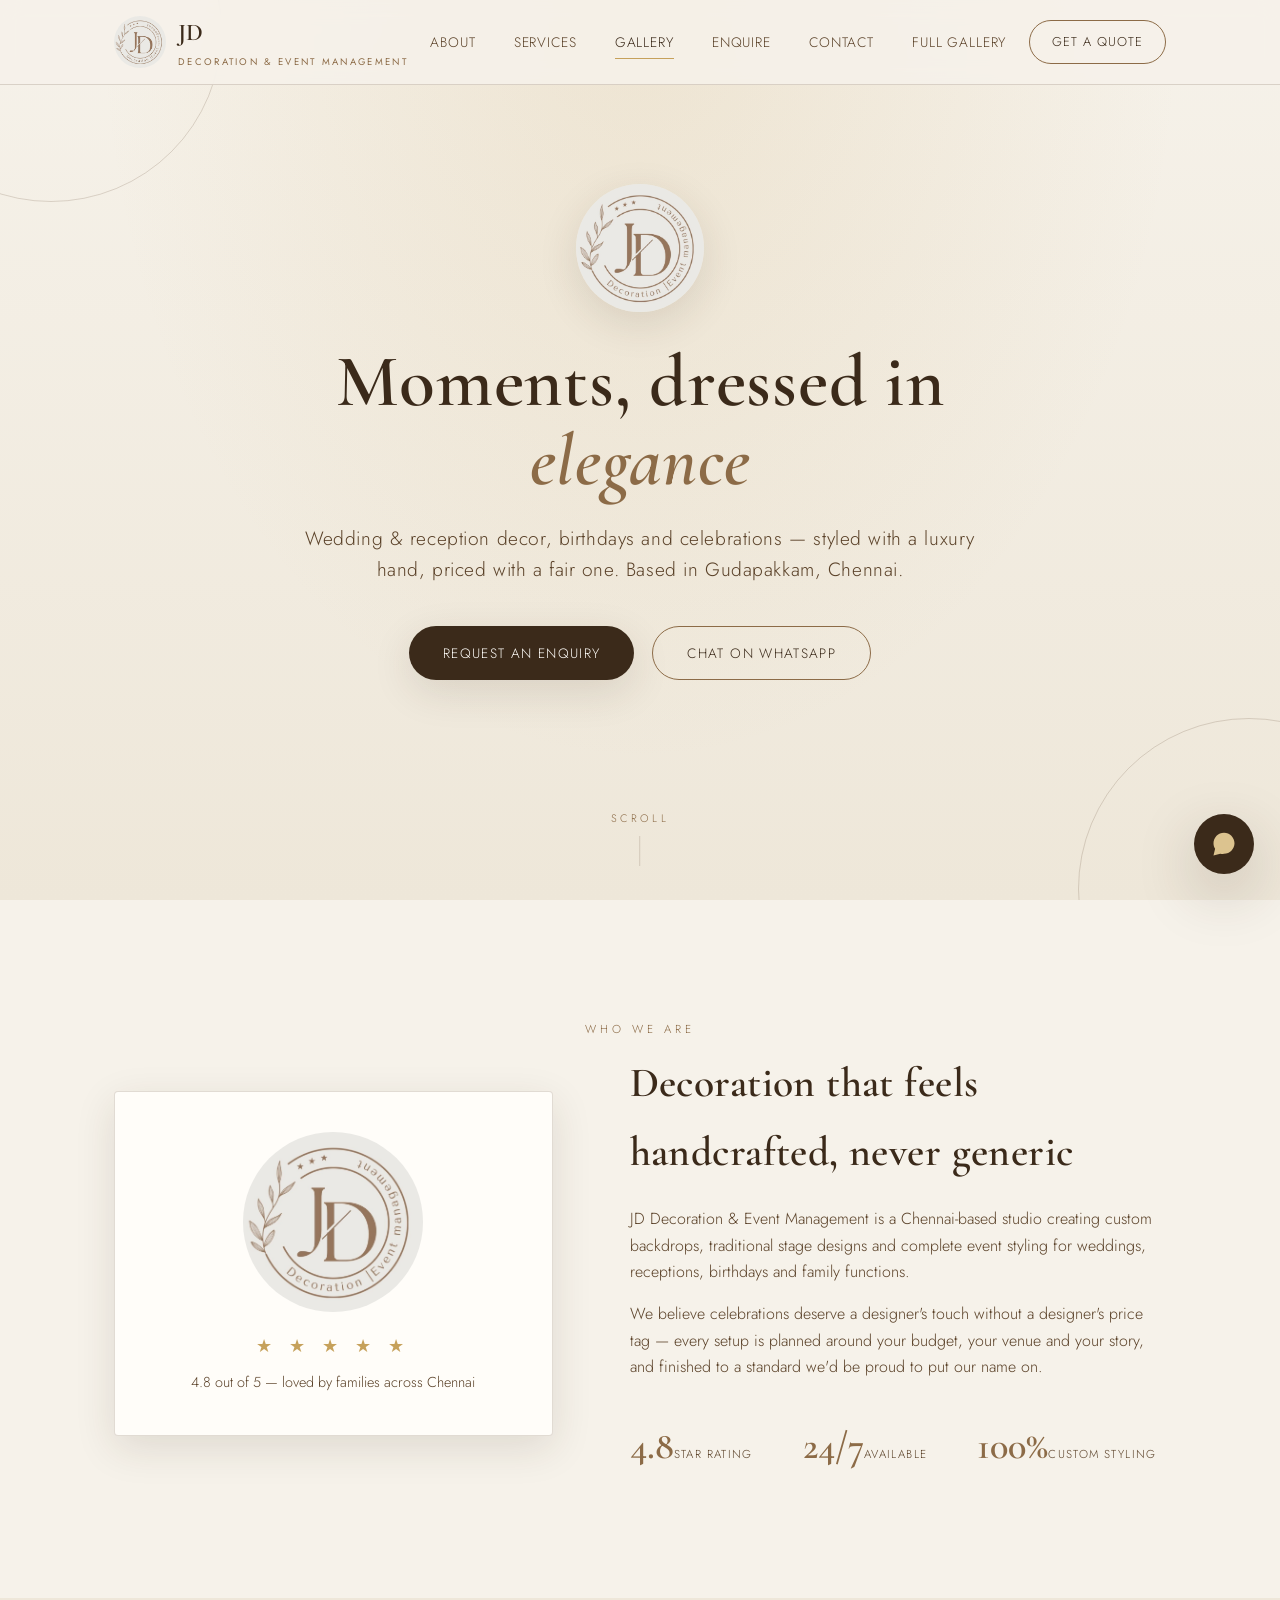
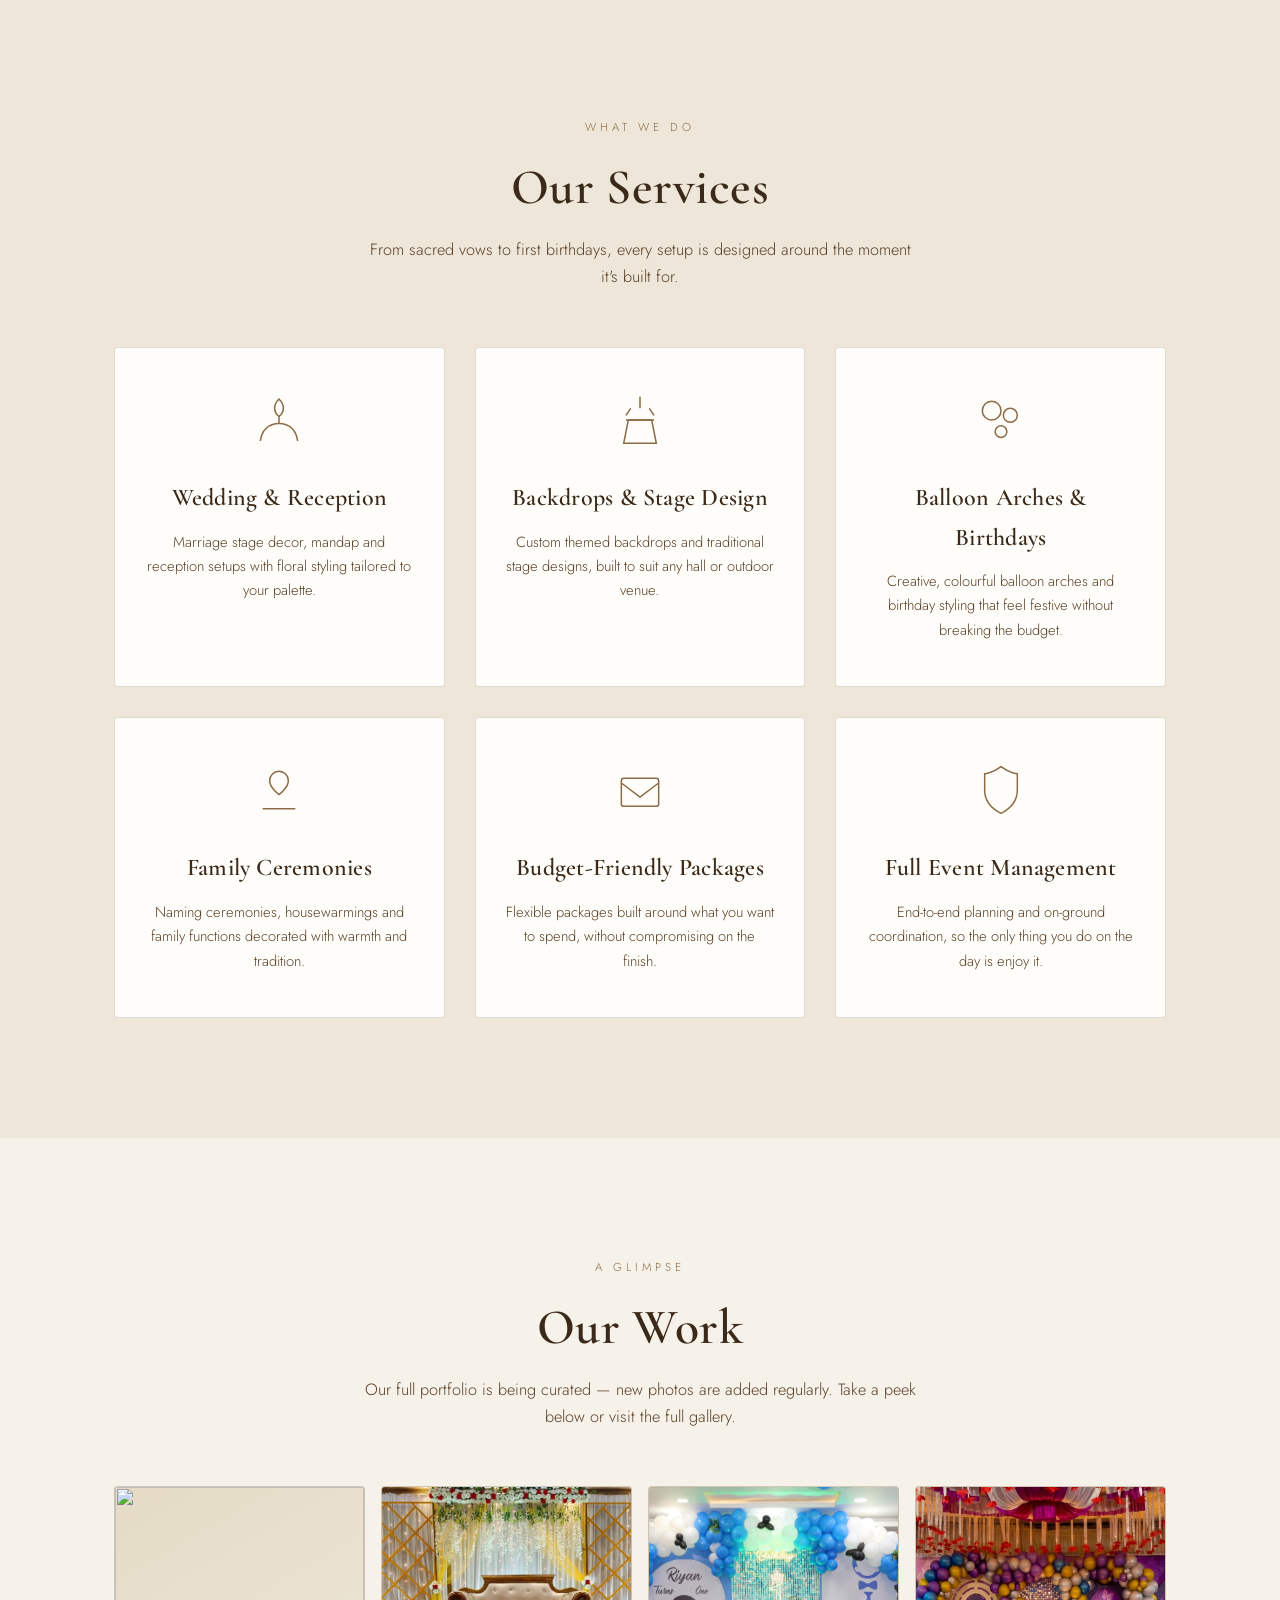
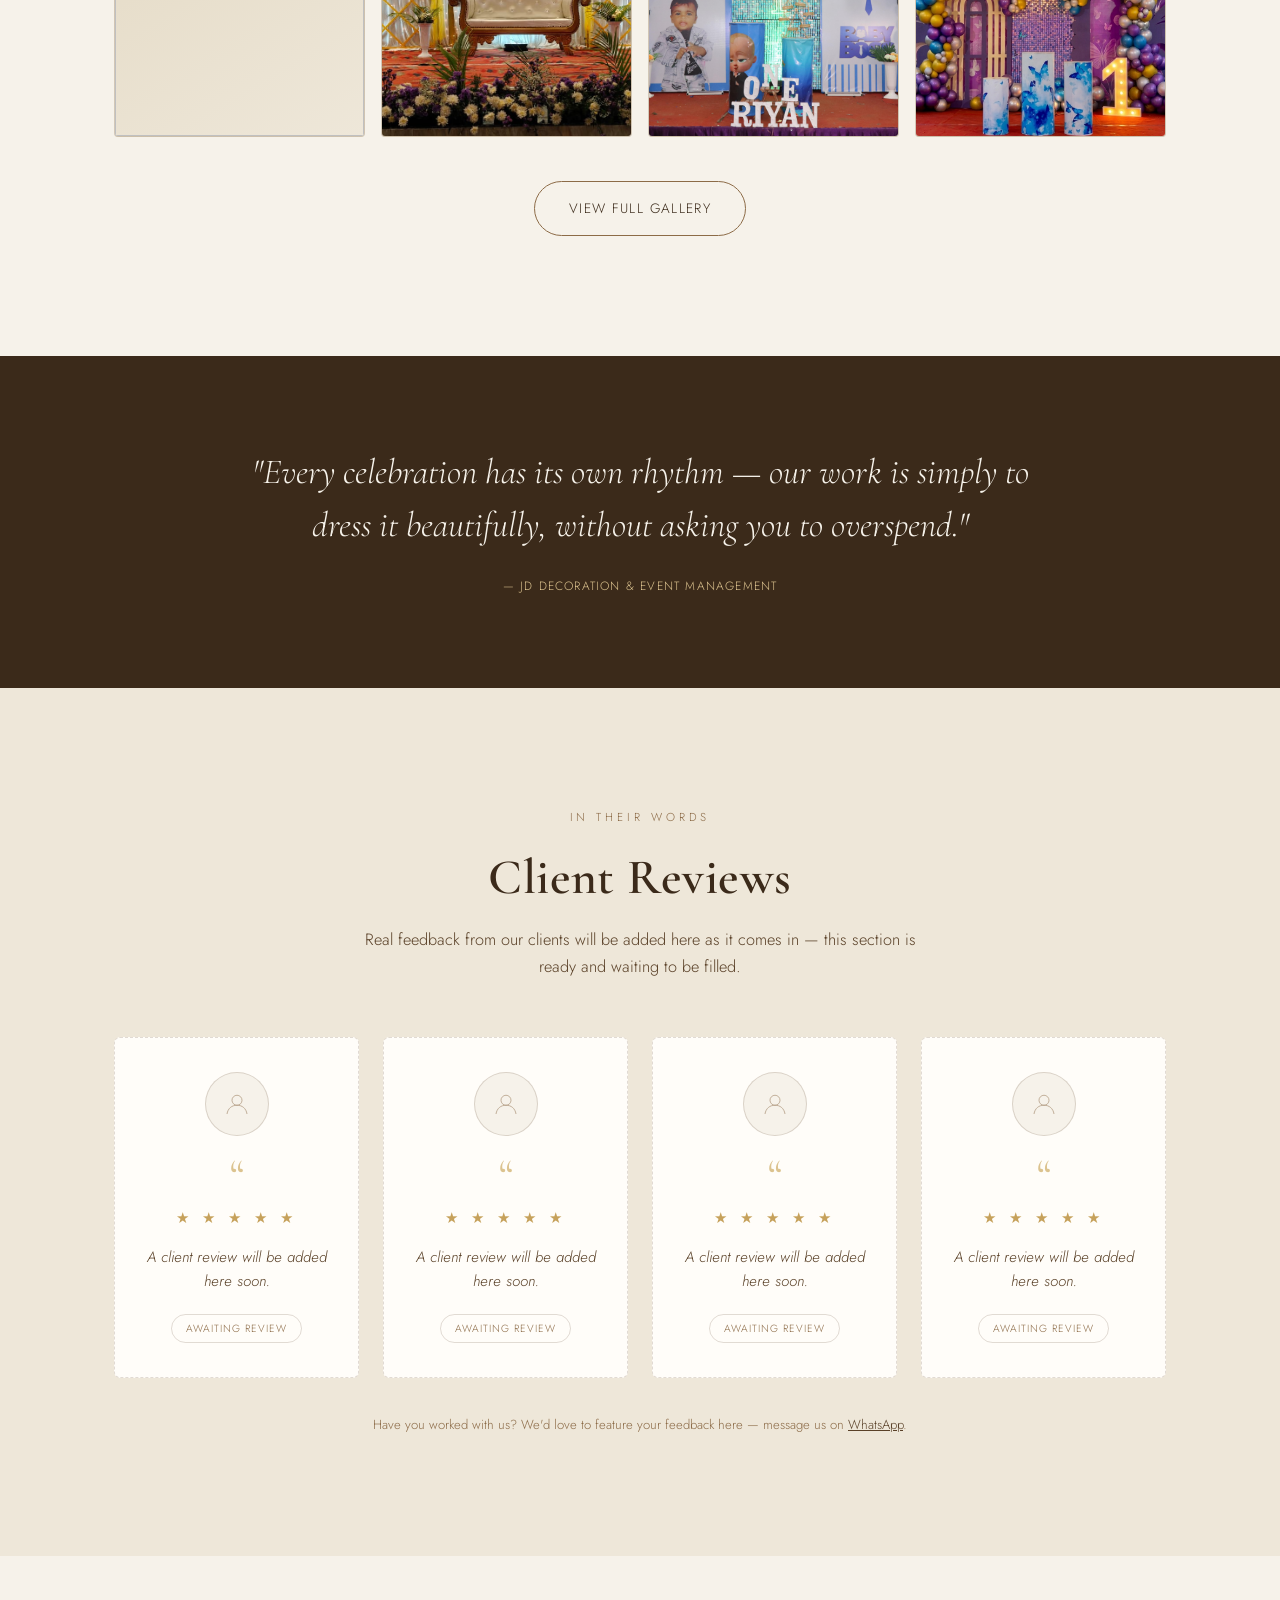
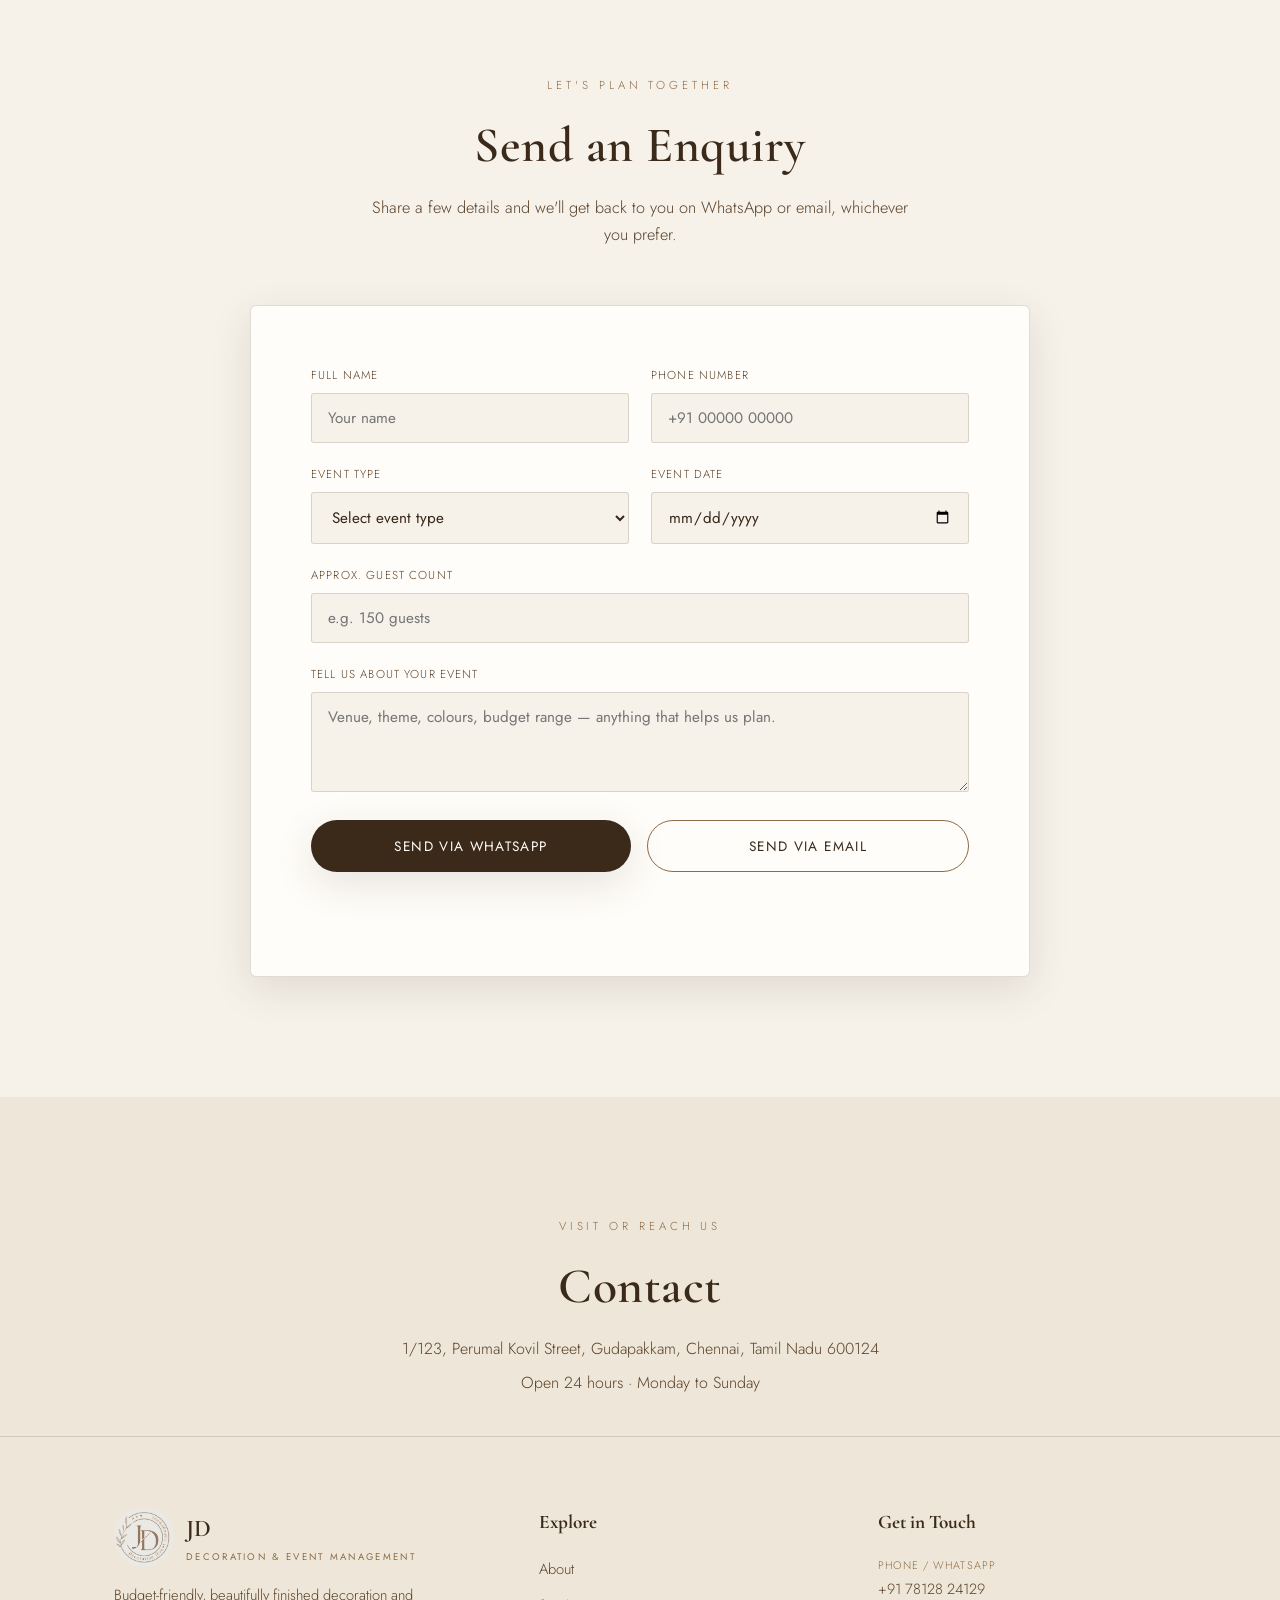
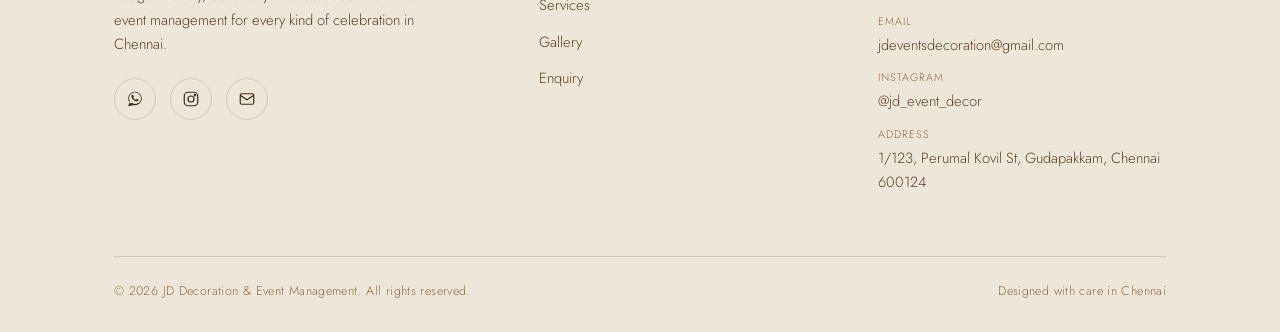
==== commit fa2b8341: "Update image source for Balloon Art in gallery" ====
--- a/index.html
+++ b/index.html
@@ -142,7 +142,7 @@
         <div class="g-tile reveal" data-label="Weddings"><img src="https://lh3.googleusercontent.com/grass-cs/ACvplmPcrwYsNcgxtpwx-yCCDbJcKAjVnnq__4cJO_To6OHyHEZP_mkCPRY5qJ5-A00piQTSFSgr2CVMuHeTflvAMQMJ-NyV-cP6mSrfgfU0d0qK-iAxNZ1lLtqzGjg-kGgdcfzlbAjSILtjAVxo=s294-w294-h220-n-k-no" alt=""></div>
         <div class="g-tile reveal" data-label="Receptions"><img src="rec.jpeg" alt=""></div>
         <div class="g-tile reveal" data-label="Birthdays"><img src="bd.jpeg" alt=""></div>
-        <div class="g-tile reveal" data-label="Balloon Art"><img src="ba.jpeg" alt=""></div>
+        <div class="g-tile reveal" data-label="Balloon Art"><img src="baa.jpeg" alt=""></div>
       </div>
       <div style="text-align:center; margin-top:44px;">
         <a href="gallery.html" class="btn btn-outline">View Full Gallery</a>
